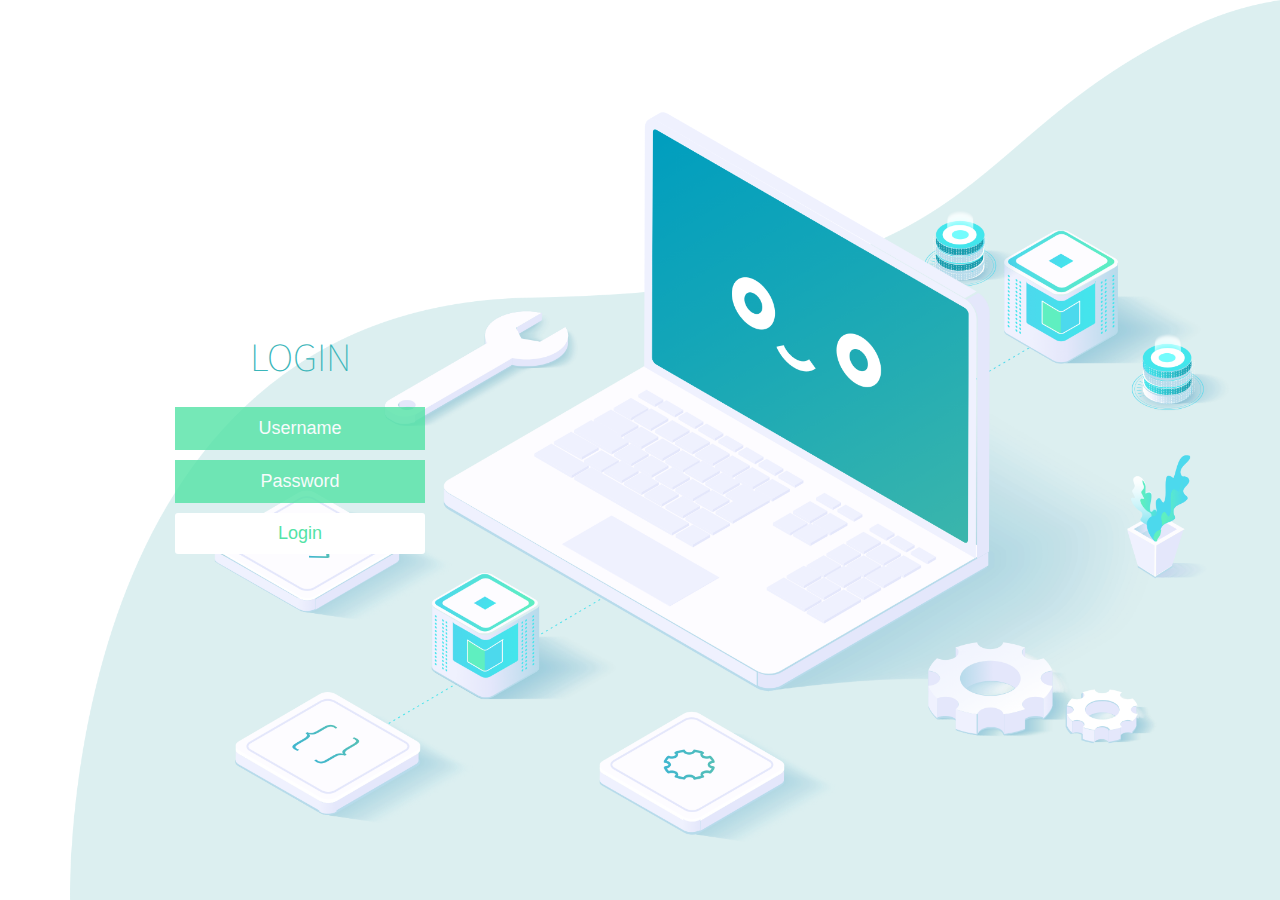
==== login.html @ 09c0f1f7 "test commit" ====
<!DOCTYPE html>
<html lang="en">

<head>
    <meta charset="UTF-8">
    <meta name="viewport" content="width=device-width, initial-scale=1.0">
    <title>Document</title>
    <link rel="stylesheet" href="/style/style.css">
</head>

<body>
    <div class="wrapper">
        <div class="container">
            <div class="logo">
                <h2>LOGIN</h2>
            </div>
        
            <form class="form">
                <input type="text" placeholder="Username">
                <input type="password" placeholder="Password">
                <button type="submit" id="login-button">Login</button>
            </form>
        </div>
</body>

</html>
---- style/style.css ----
@import url(https://fonts.googleapis.com/css?family=Source+Sans+Pro:200,300);

* {
    box-sizing: border-box;
    margin: 0;
}

body {
    font-family: 'Source Sans Pro', sans-serif;
    color: #3bb6ba;
    font-weight: 300;
    background: url(/img/background@2x.png) no-repeat center center fixed;
    background-size: contain;
    background-position-x: right;
}

.logo {
    display: flex;
    justify-content: center;
    align-items: center;
}

.logo h2 {
    font-size: 40px;
    font-weight: 200;
}

.wrapper {
    position: absolute;
    top: 50%;
    left: 0;
    width: 100%;
    height: 400px;
    margin-top: -200px;
    overflow: hidden;
    /* background: #3bb6ba; */
}

.container {
    max-width: 600px;
    /* margin: 0 auto; */
    padding: 80px 0;
    height: 400px;
    text-align: center;
}


form {
    padding: 20px;
}

form input {
    display: block;
    appearance: none;
    outline: 0;
    border: 1px solid #53e3a6;
    background-color:#53e3a6;
    width: 250px;
    padding: 10px 15px;
    margin: 0 auto 10px auto;
    text-align: center;
    color: white;
    font-size: 18px;
    transition-duration: 0.25s;
    font-weight: 300;
    opacity: 0.8;
}

form input:hover {
    background-color: #53e3a6;
    opacity: 1;
}

form input:focus::placeholder {
    color: transparent;
}

form input:focus {
    background-color: white;
    width: 300px;
    color: #3bb6ba;
}
 
::placeholder {
    color: white;
    opacity: 1;
    font-size: 18px;
}

form button {
    appearance: none;
    outline: 0;
    background-color: white;
    border: 0;
    padding: 10px 15px;
    color: #53e3a6;
    border-radius: 3px;
    width: 250px;
    cursor: pointer;
    font-size: 18px;
    transition-duration: 0.25s;
}
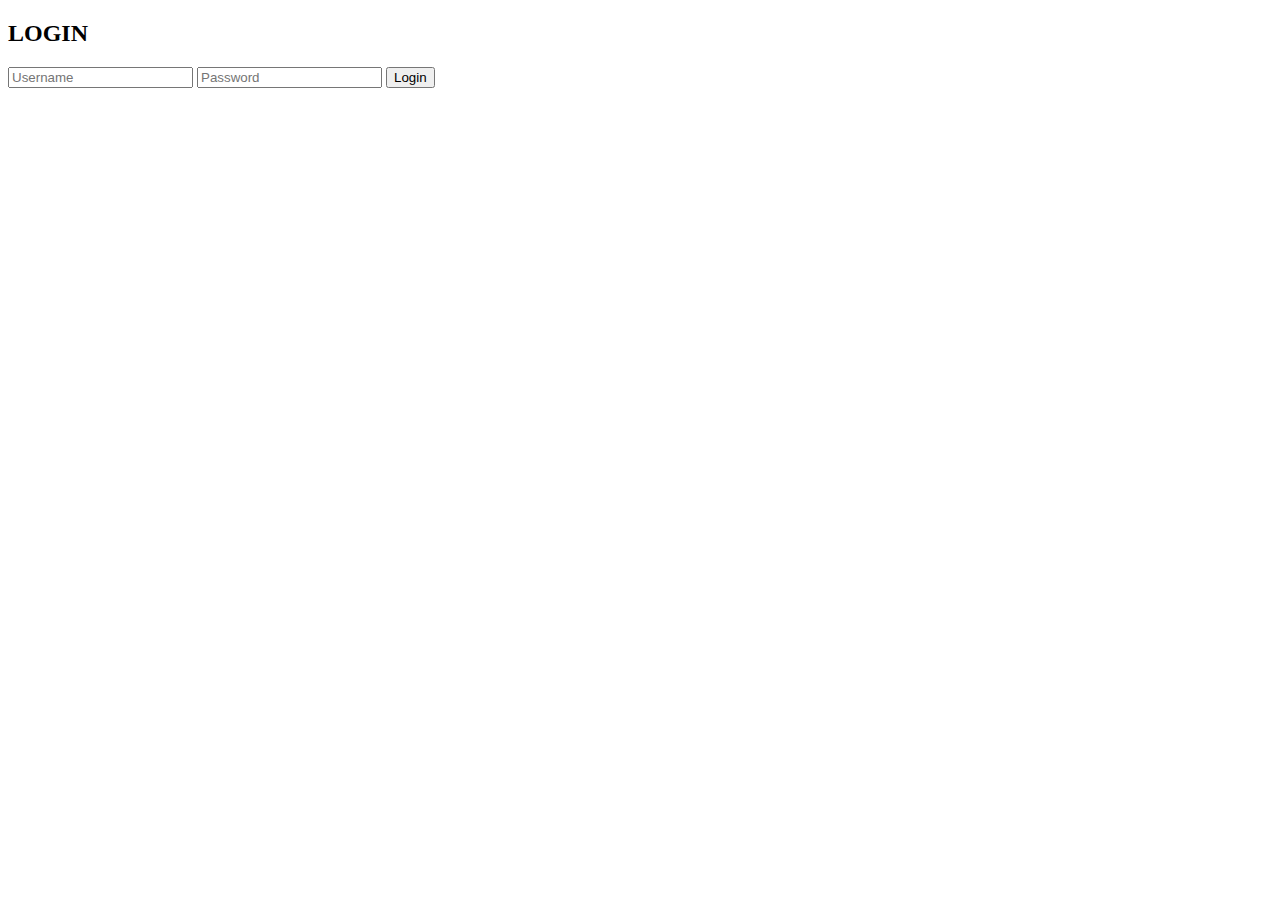
==== commit 3bf37827: "done style2" ====
--- a/login.html
+++ b/login.html
@@ -5,7 +5,7 @@
     <meta charset="UTF-8">
     <meta name="viewport" content="width=device-width, initial-scale=1.0">
     <title>Document</title>
-    <link rel="stylesheet" href="/style/style.css">
+    <link rel="stylesheet" href="/style/style2.scss">
 </head>
 
 <body>
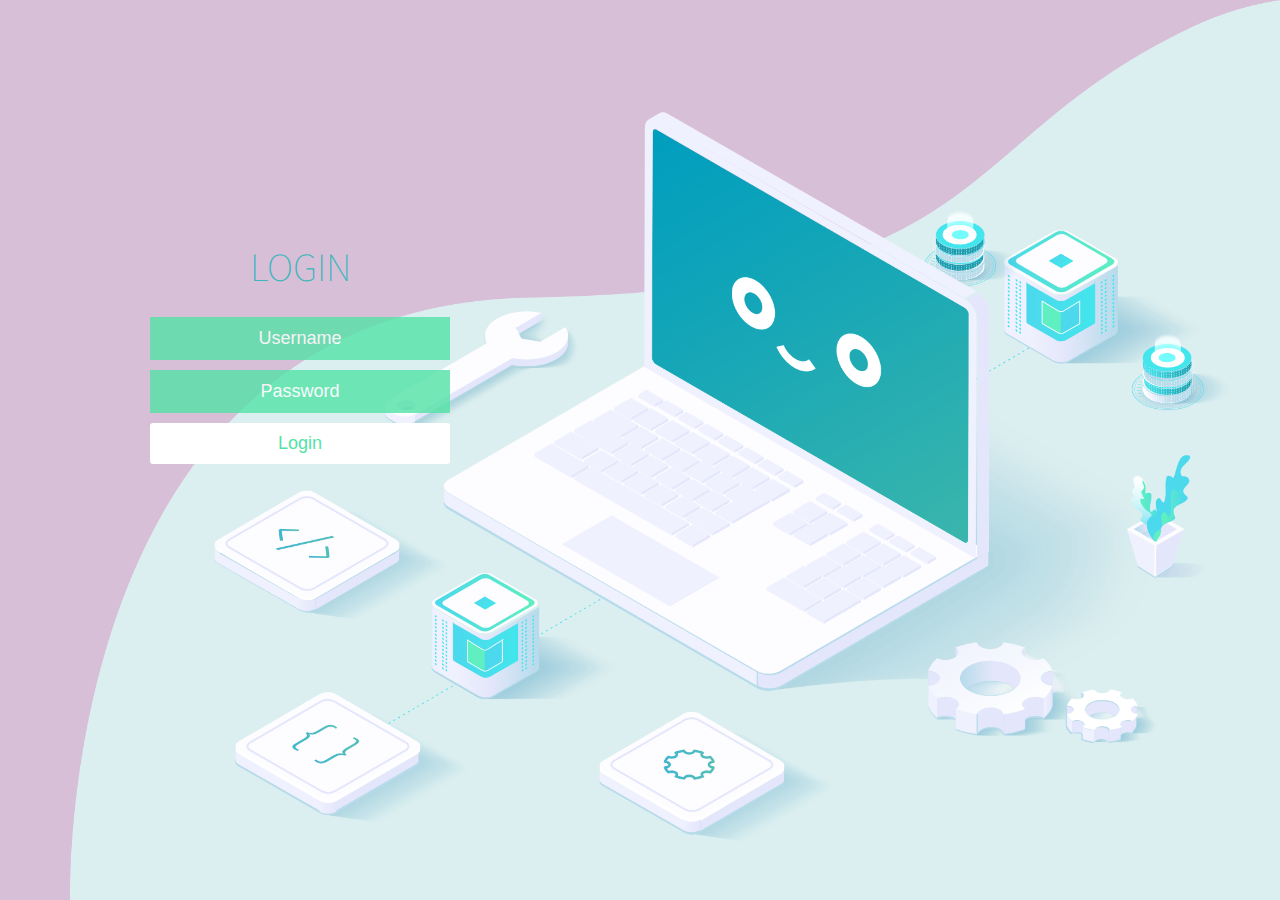
==== commit fad5e159: "add script" ====
--- a/login.html
+++ b/login.html
@@ -4,8 +4,10 @@
 <head>
     <meta charset="UTF-8">
     <meta name="viewport" content="width=device-width, initial-scale=1.0">
+    <meta http-equiv="refresh" content="5">
     <title>Document</title>
-    <link rel="stylesheet" href="/style/style2.scss">
+    <link rel="stylesheet" href="/style/style.css">
+    <meta property="og:image" content="https://github.githubassets.com/images/modules/open_graph/github-logo.png">
 </head>
 
 <body>
@@ -22,5 +24,6 @@
             </form>
         </div>
 </body>
-
+<script src="https://ajax.googleapis.com/ajax/libs/jquery/3.5.1/jquery.min.js"></script>
+<script src="script/main.js"></script>
 </html>--- a/style/style.css
+++ b/style/style.css
@@ -0,0 +1,104 @@
+@import url(https://fonts.googleapis.com/css?family=Source+Sans+Pro:200,300);
+
+* {
+    box-sizing: border-box;
+    margin: 0;
+}
+
+body {
+    font-family: 'Source Sans Pro', sans-serif;
+    color: #3bb6ba;
+    font-weight: 300;
+    background: url(/img/background@2x.png) no-repeat center center fixed;
+    background-size: contain;
+    background-position-x: right;
+    background-color: thistle;
+}
+
+.logo {
+    display: flex;
+    justify-content: center;
+    align-items: center;
+}
+
+.logo h2 {
+    font-size: 40px;
+    font-weight: 200;
+}
+
+.wrapper {
+    position: absolute;
+    top: 40%;
+    left: 0;
+    width: 100%;
+    height: 400px;
+    margin-top: -200px;
+    overflow: hidden;
+    /* background: #3bb6ba; */
+}
+
+.container {
+    max-width: 600px;
+    /* margin: 0 auto; */
+    padding: 80px 0;
+    height: 400px;
+    text-align: center;
+}
+
+
+form {
+    padding: 20px;
+}
+
+form input {
+    display: block;
+    appearance: none;
+    outline: 0;
+    border: 1px solid #53e3a6;
+    background-color:#53e3a6;
+    width: 300px;
+    padding: 10px 15px;
+    margin: 0 auto 10px auto;
+    text-align: center;
+    color: white;
+    font-size: 18px;
+    transition-duration: 0.25s;
+    font-weight: 300;
+    opacity: 0.8;
+}
+
+form input:hover {
+    background-color: #53e3a6;
+    opacity: 1;
+}
+
+form input:focus::placeholder {
+    color: transparent;
+}
+
+form input:focus {
+    background-color: #53e3a6;
+    width: 320px;
+    /* color: #3bb6ba; */
+}
+ 
+::placeholder {
+    color: white;
+    opacity: 1;
+    font-size: 18px;
+}
+
+form button {
+    appearance: none;
+    outline: 0;
+    background-color: white;
+    border: 0;
+    padding: 10px 15px;
+    color: #53e3a6;
+    border-radius: 3px;
+    width: 300px;
+    cursor: pointer;
+    font-size: 18px;
+    transition-duration: 0.25s;
+}
+
